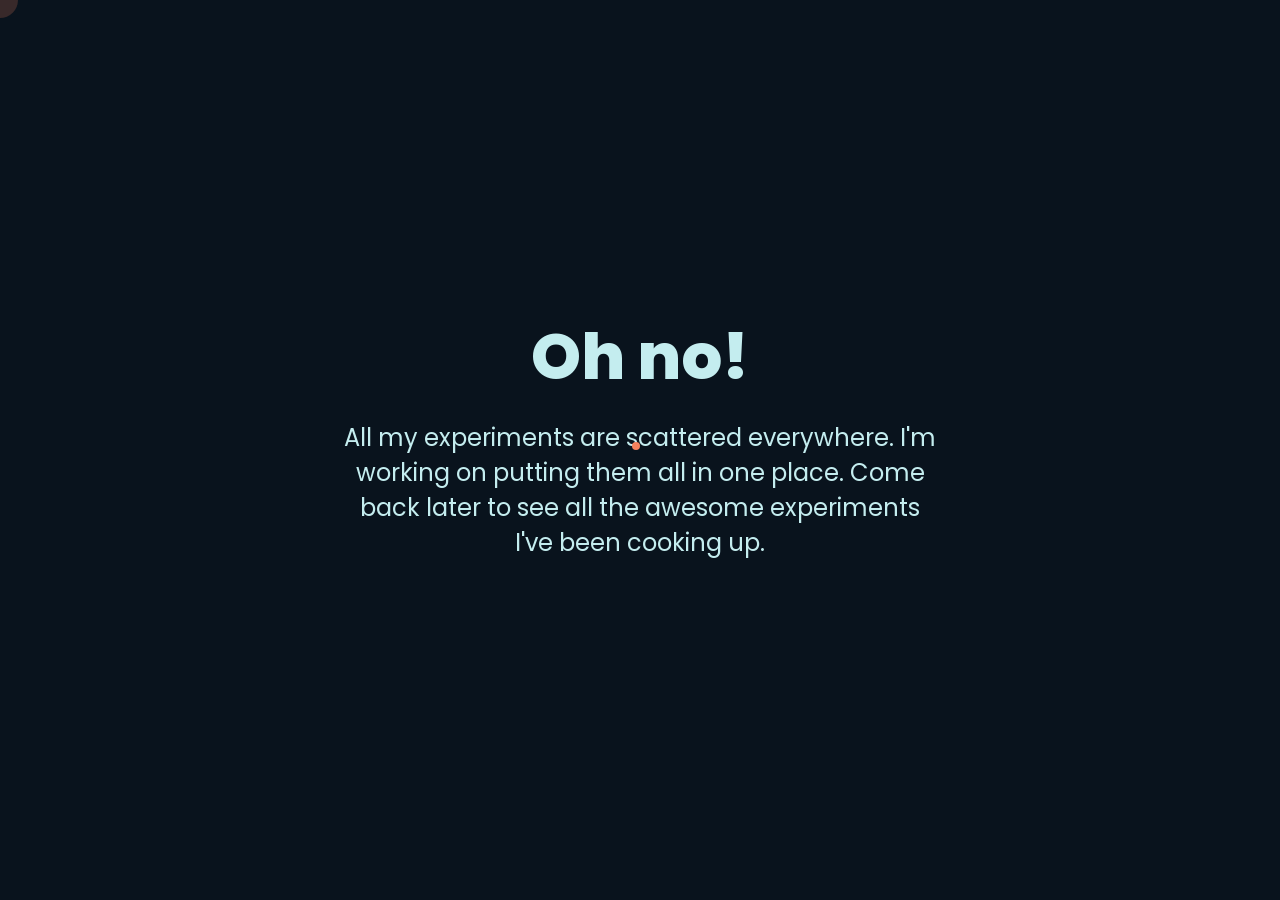
==== experiments/index.html @ f8ed4df9 "added missing files" ====
<!DOCTYPE html>
<html lang="en">
  <head>
    <meta charset="UTF-8" />
    <meta name="viewport" content="width=device-width, initial-scale=1.0" />
    <title>Coming Soon - David Dodda</title>
    <link rel="preconnect" href="https://fonts.googleapis.com" />
    <link rel="preconnect" href="https://fonts.gstatic.com" crossorigin />
    <link
      href="https://fonts.googleapis.com/css2?family=Poppins:ital,wght@0,200;0,400;0,500;0,700;0,800;0,900;1,700&display=swap"
      rel="stylesheet"
    />
    <style>
      :root {
        --primary-color: #09131d;
        --secondary-color: #c4edef;
        --accent-color: #f4815e;
      }
      * {
        margin: 0;
        padding: 0;
        box-sizing: border-box;
        font-family: "Poppins", sans-serif;
      }

      body {
        background-color: var(--primary-color);
        color: var(--secondary-color);
        display: flex;
        justify-content: center;
        align-items: center;
        height: 100vh;
        text-align: center;
      }

      .container {
        max-width: 600px;
        width: 90%;
      }

      .heading {
        font-size: 4rem;
        margin-bottom: 1rem;
        font-weight: 800;
      }

      .subheading {
        font-size: 1.5rem;
        margin-bottom: 2rem;
      }

      .notify {
        font-size: 1rem;
        margin-bottom: 1rem;
      }

      .email-input {
        width: 100%;
        padding: 0.5rem;
        margin-bottom: 1rem;
        border: 2px solid var(--secondary-color);
        border-radius: 5px;
        font-size: 1rem;
      }

      .notify-button {
        padding: 0.5rem 1rem;
        font-size: 1rem;
        border: 2px solid var(--secondary-color);
        background-color: var(--accent-color);
        color: var(--primary-color);
        border-radius: 5px;
        cursor: pointer;
        transition: all 0.3s ease-in-out;
      }

      .notify-button:hover {
        background-color: var(--secondary-color);
        color: var(--primary-color);
      }

      .cursor,
      .cursor-follower {
        border-radius: 50%;
        position: fixed;
        transform: translate(-50%, -50%);
        pointer-events: none;
      }
      .default-cursor {
        width: 8px;
        height: 8px;
        background-color: var(--accent-color);
        z-index: 9999;
      }
      .default-cursor-follower {
        width: 36px;
        height: 36px;
        background-color: var(--accent-color);
        opacity: 0.2;
        z-index: 999;
      }
    </style>
  </head>
  <body>
    <div class="container">
      <div class="heading">Oh no!</div>
      <div class="subheading">
        All my experiments are scattered everywhere. I'm working on putting them
        all in one place. Come back later to see all the awesome experiments
        I've been cooking up.
      </div>
    </div>
    <div class="cursor default-cursor" id="cursor"></div>
    <div
      class="cursor-follower default-cursor-follower"
      id="cursor-follower"
    ></div>

    <script>
      let cursorFollower = document.getElementById("cursor-follower");
      let cursor = { x: 0, y: 0 };
      let follower = { x: 0, y: 0, vx: 0, vy: 0 };

      const stiffness = 0.07; // Spring stiffness
      const damping = 0.1; // Damping coefficient

      function animate() {
        // Calculate spring force
        let dx = cursor.x - follower.x;
        let dy = cursor.y - follower.y;
        let springForceX = dx * stiffness;
        let springForceY = dy * stiffness;

        // Damping
        follower.vx *= damping;
        follower.vy *= damping;

        // Apply forces to velocity
        follower.vx += springForceX;
        follower.vy += springForceY;

        // Update position
        follower.x += follower.vx;
        follower.y += follower.vy;

        // Apply position to the DOM element
        cursorFollower.style.left = follower.x + "px";
        cursorFollower.style.top = follower.y + "px";

        requestAnimationFrame(animate);
      }

      document.addEventListener("mousemove", function (e) {
        cursor.x = e.clientX;
        cursor.y = e.clientY;

        var cursor_el = document.getElementById("cursor");
        cursor_el.style.left = e.clientX + "px";
        cursor_el.style.top = e.clientY + "px";
      });
      animate();
    </script>
  </body>
</html>
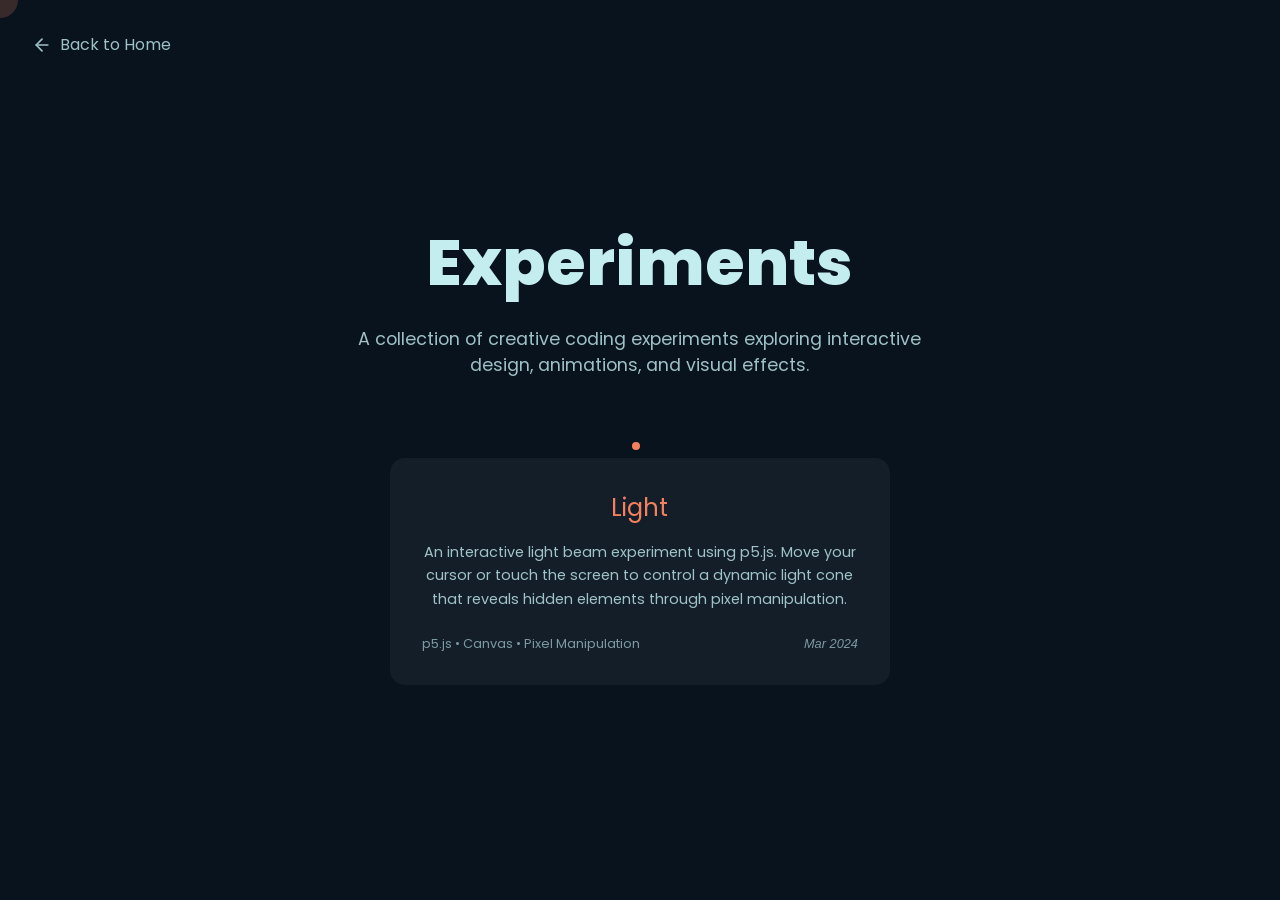
==== commit 491f7fec: "added one experiment" ====
--- a/experiments/index.html
+++ b/experiments/index.html
@@ -3,7 +3,7 @@
   <head>
     <meta charset="UTF-8" />
     <meta name="viewport" content="width=device-width, initial-scale=1.0" />
-    <title>Coming Soon - David Dodda</title>
+    <title>Experiments - David Dodda</title>
     <link rel="preconnect" href="https://fonts.googleapis.com" />
     <link rel="preconnect" href="https://fonts.gstatic.com" crossorigin />
     <link
@@ -29,13 +29,50 @@
         display: flex;
         justify-content: center;
         align-items: center;
-        height: 100vh;
+        min-height: 100vh;
         text-align: center;
+        padding: 2rem;
       }
 
       .container {
-        max-width: 600px;
+        max-width: 1200px;
         width: 90%;
+        opacity: 0;
+        transform: translateY(20px);
+        animation: fadeIn 0.8s ease forwards;
+        display: flex;
+        flex-direction: column;
+        align-items: center;
+      }
+
+      @keyframes fadeIn {
+        to {
+          opacity: 1;
+          transform: translateY(0);
+        }
+      }
+
+      .nav-back {
+        position: fixed;
+        top: 2rem;
+        left: 2rem;
+        text-decoration: none;
+        color: var(--secondary-color);
+        display: flex;
+        align-items: center;
+        gap: 0.5rem;
+        opacity: 0.8;
+        transition: all 0.3s ease;
+      }
+
+      .nav-back:hover {
+        opacity: 1;
+        transform: translateX(-5px);
+      }
+
+      .nav-back svg {
+        width: 20px;
+        height: 20px;
       }
 
       .heading {
@@ -45,38 +82,83 @@
       }
 
       .subheading {
+        font-size: 1.1rem;
+        opacity: 0.8;
+        margin-bottom: 3rem;
+        max-width: 600px;
+        margin-left: auto;
+        margin-right: auto;
+      }
+
+      .experiments-grid {
+        display: flex;
+        justify-content: center;
+        width: 100%;
+        margin-top: 2rem;
+      }
+
+      .experiment-card {
+        background: rgba(196, 237, 239, 0.05);
+        padding: 2rem;
+        border-radius: 15px;
+        transition: all 0.3s ease;
+        text-decoration: none;
+        color: var(--secondary-color);
+        position: relative;
+        overflow: hidden;
+        width: 100%;
+        max-width: 500px;
+      }
+
+      .experiment-card::before {
+        content: '';
+        position: absolute;
+        top: 0;
+        left: 0;
+        width: 100%;
+        height: 100%;
+        background: linear-gradient(45deg, transparent, rgba(196, 237, 239, 0.05));
+        opacity: 0;
+        transition: opacity 0.3s ease;
+      }
+
+      .experiment-card:hover {
+        transform: translateY(-5px);
+      }
+
+      .experiment-card:hover::before {
+        opacity: 1;
+      }
+
+      .experiment-title {
         font-size: 1.5rem;
-        margin-bottom: 2rem;
-      }
-
-      .notify {
-        font-size: 1rem;
         margin-bottom: 1rem;
-      }
-
-      .email-input {
-        width: 100%;
-        padding: 0.5rem;
-        margin-bottom: 1rem;
-        border: 2px solid var(--secondary-color);
-        border-radius: 5px;
-        font-size: 1rem;
-      }
-
-      .notify-button {
-        padding: 0.5rem 1rem;
-        font-size: 1rem;
-        border: 2px solid var(--secondary-color);
-        background-color: var(--accent-color);
-        color: var(--primary-color);
-        border-radius: 5px;
-        cursor: pointer;
-        transition: all 0.3s ease-in-out;
-      }
-
-      .notify-button:hover {
-        background-color: var(--secondary-color);
-        color: var(--primary-color);
+        color: var(--accent-color);
+      }
+
+      .experiment-description {
+        font-size: 0.9rem;
+        opacity: 0.8;
+        margin-bottom: 1.5rem;
+        line-height: 1.6;
+      }
+
+      .experiment-meta {
+        font-size: 0.8rem;
+        opacity: 0.6;
+        display: flex;
+        justify-content: space-between;
+        align-items: center;
+        margin-top: auto;
+      }
+
+      .experiment-tech {
+        display: flex;
+        gap: 0.5rem;
+      }
+
+      .experiment-date {
+        font-style: italic;
       }
 
       .cursor,
@@ -85,13 +167,16 @@
         position: fixed;
         transform: translate(-50%, -50%);
         pointer-events: none;
-      }
+        transition: width 0.3s, height 0.3s, background-color 0.3s;
+      }
+
       .default-cursor {
         width: 8px;
         height: 8px;
         background-color: var(--accent-color);
         z-index: 9999;
       }
+
       .default-cursor-follower {
         width: 36px;
         height: 36px;
@@ -99,51 +184,76 @@
         opacity: 0.2;
         z-index: 999;
       }
+
+      /* Cursor states for interactive elements */
+      .link-hover .default-cursor {
+        width: 12px;
+        height: 12px;
+        background-color: var(--secondary-color);
+      }
+
+      .link-hover .default-cursor-follower {
+        width: 48px;
+        height: 48px;
+        background-color: var(--secondary-color);
+      }
     </style>
   </head>
   <body>
+    <a href="../index.html" class="nav-back">
+      <svg xmlns="http://www.w3.org/2000/svg" viewBox="0 0 24 24" fill="none" stroke="currentColor" stroke-width="2" stroke-linecap="round" stroke-linejoin="round">
+        <line x1="19" y1="12" x2="5" y2="12"></line>
+        <polyline points="12 19 5 12 12 5"></polyline>
+      </svg>
+      Back to Home
+    </a>
     <div class="container">
-      <div class="heading">Oh no!</div>
+      <div class="heading">Experiments</div>
       <div class="subheading">
-        All my experiments are scattered everywhere. I'm working on putting them
-        all in one place. Come back later to see all the awesome experiments
-        I've been cooking up.
+        A collection of creative coding experiments exploring interactive design,
+        animations, and visual effects.
+      </div>
+      <div class="experiments-grid">
+        <a href="light.html" class="experiment-card">
+          <div class="experiment-title">Light</div>
+          <div class="experiment-description">
+            An interactive light beam experiment using p5.js. Move your cursor or touch
+            the screen to control a dynamic light cone that reveals hidden elements
+            through pixel manipulation.
+          </div>
+          <div class="experiment-meta">
+            <div class="experiment-tech">p5.js • Canvas • Pixel Manipulation</div>
+            <div class="experiment-date">Mar 2024</div>
+          </div>
+        </a>
       </div>
     </div>
     <div class="cursor default-cursor" id="cursor"></div>
-    <div
-      class="cursor-follower default-cursor-follower"
-      id="cursor-follower"
-    ></div>
+    <div class="cursor-follower default-cursor-follower" id="cursor-follower"></div>
 
     <script>
       let cursorFollower = document.getElementById("cursor-follower");
       let cursor = { x: 0, y: 0 };
       let follower = { x: 0, y: 0, vx: 0, vy: 0 };
 
-      const stiffness = 0.07; // Spring stiffness
-      const damping = 0.1; // Damping coefficient
+      const stiffness = 0.07;
+      const damping = 0.1;
 
       function animate() {
-        // Calculate spring force
         let dx = cursor.x - follower.x;
         let dy = cursor.y - follower.y;
         let springForceX = dx * stiffness;
         let springForceY = dy * stiffness;
 
-        // Damping
         follower.vx *= damping;
         follower.vy *= damping;
 
-        // Apply forces to velocity
         follower.vx += springForceX;
         follower.vy += springForceY;
 
-        // Update position
         follower.x += follower.vx;
         follower.y += follower.vy;
 
-        // Apply position to the DOM element
         cursorFollower.style.left = follower.x + "px";
         cursorFollower.style.top = follower.y + "px";
 
@@ -158,6 +268,18 @@
         cursor_el.style.left = e.clientX + "px";
         cursor_el.style.top = e.clientY + "px";
       });
+
+      // Enhanced cursor interactions
+      const links = document.querySelectorAll('a');
+      links.forEach(link => {
+        link.addEventListener('mouseenter', () => {
+          document.body.classList.add('link-hover');
+        });
+        link.addEventListener('mouseleave', () => {
+          document.body.classList.remove('link-hover');
+        });
+      });
+
       animate();
     </script>
   </body>
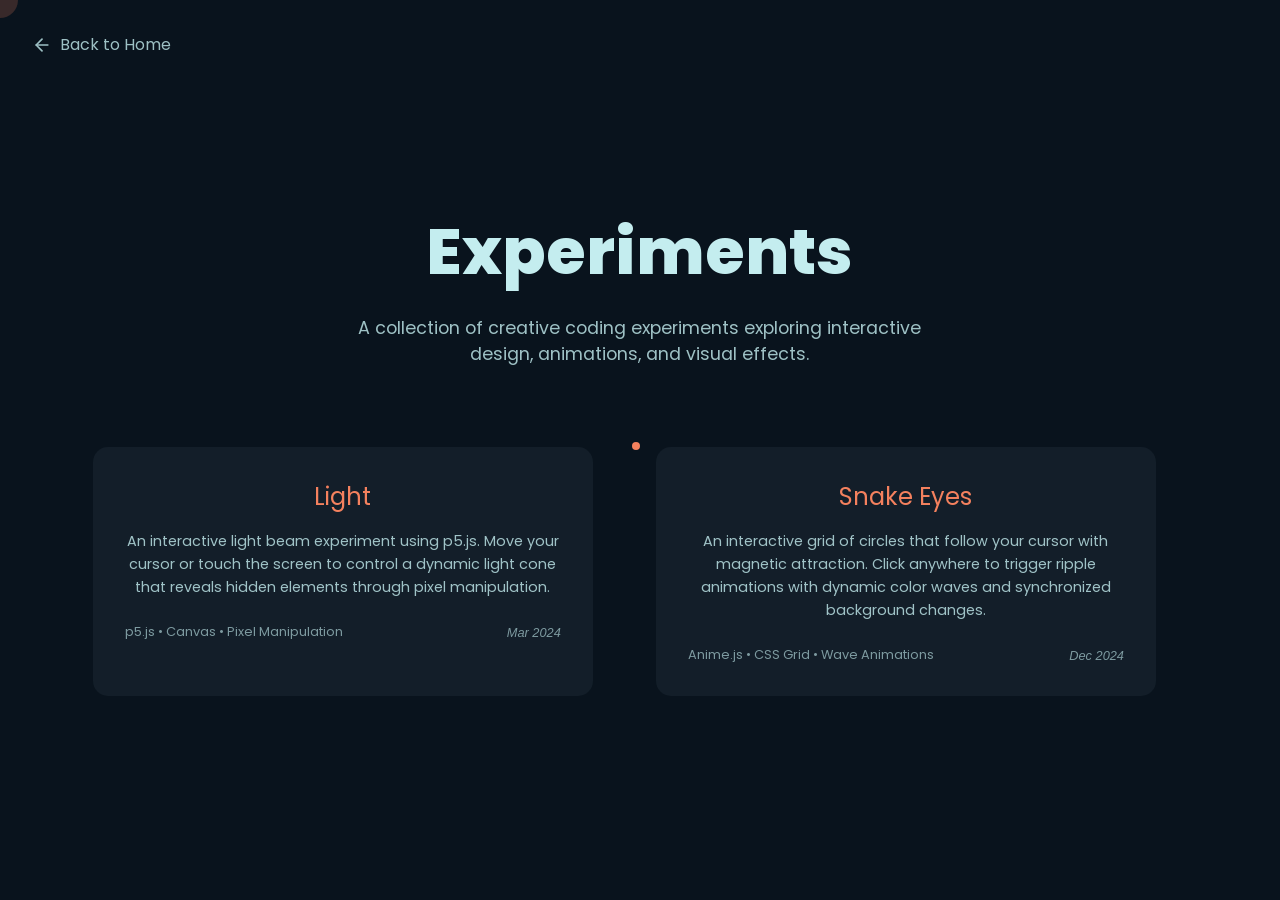
==== commit db9440af: "new experiment" ====
--- a/experiments/index.html
+++ b/experiments/index.html
@@ -91,8 +91,9 @@
       }
 
       .experiments-grid {
-        display: flex;
-        justify-content: center;
+        display: grid;
+        grid-template-columns: repeat(auto-fit, minmax(400px, 1fr));
+        gap: 2rem;
         width: 100%;
         margin-top: 2rem;
       }
@@ -111,13 +112,17 @@
       }
 
       .experiment-card::before {
-        content: '';
+        content: "";
         position: absolute;
         top: 0;
         left: 0;
         width: 100%;
         height: 100%;
-        background: linear-gradient(45deg, transparent, rgba(196, 237, 239, 0.05));
+        background: linear-gradient(
+          45deg,
+          transparent,
+          rgba(196, 237, 239, 0.05)
+        );
         opacity: 0;
         transition: opacity 0.3s ease;
       }
@@ -201,7 +206,15 @@
   </head>
   <body>
     <a href="../index.html" class="nav-back">
-      <svg xmlns="http://www.w3.org/2000/svg" viewBox="0 0 24 24" fill="none" stroke="currentColor" stroke-width="2" stroke-linecap="round" stroke-linejoin="round">
+      <svg
+        xmlns="http://www.w3.org/2000/svg"
+        viewBox="0 0 24 24"
+        fill="none"
+        stroke="currentColor"
+        stroke-width="2"
+        stroke-linecap="round"
+        stroke-linejoin="round"
+      >
         <line x1="19" y1="12" x2="5" y2="12"></line>
         <polyline points="12 19 5 12 12 5"></polyline>
       </svg>
@@ -210,26 +223,45 @@
     <div class="container">
       <div class="heading">Experiments</div>
       <div class="subheading">
-        A collection of creative coding experiments exploring interactive design,
-        animations, and visual effects.
+        A collection of creative coding experiments exploring interactive
+        design, animations, and visual effects.
       </div>
       <div class="experiments-grid">
         <a href="light.html" class="experiment-card">
           <div class="experiment-title">Light</div>
           <div class="experiment-description">
-            An interactive light beam experiment using p5.js. Move your cursor or touch
-            the screen to control a dynamic light cone that reveals hidden elements
-            through pixel manipulation.
+            An interactive light beam experiment using p5.js. Move your cursor
+            or touch the screen to control a dynamic light cone that reveals
+            hidden elements through pixel manipulation.
           </div>
           <div class="experiment-meta">
-            <div class="experiment-tech">p5.js • Canvas • Pixel Manipulation</div>
+            <div class="experiment-tech">
+              p5.js • Canvas • Pixel Manipulation
+            </div>
             <div class="experiment-date">Mar 2024</div>
+          </div>
+        </a>
+        <a href="snake-eyes.html" class="experiment-card">
+          <div class="experiment-title">Snake Eyes</div>
+          <div class="experiment-description">
+            An interactive grid of circles that follow your cursor with magnetic
+            attraction. Click anywhere to trigger ripple animations with dynamic
+            color waves and synchronized background changes.
+          </div>
+          <div class="experiment-meta">
+            <div class="experiment-tech">
+              Anime.js • CSS Grid • Wave Animations
+            </div>
+            <div class="experiment-date">Dec 2024</div>
           </div>
         </a>
       </div>
     </div>
     <div class="cursor default-cursor" id="cursor"></div>
-    <div class="cursor-follower default-cursor-follower" id="cursor-follower"></div>
+    <div
+      class="cursor-follower default-cursor-follower"
+      id="cursor-follower"
+    ></div>
 
     <script>
       let cursorFollower = document.getElementById("cursor-follower");
@@ -270,13 +302,13 @@
       });
 
       // Enhanced cursor interactions
-      const links = document.querySelectorAll('a');
-      links.forEach(link => {
-        link.addEventListener('mouseenter', () => {
-          document.body.classList.add('link-hover');
+      const links = document.querySelectorAll("a");
+      links.forEach((link) => {
+        link.addEventListener("mouseenter", () => {
+          document.body.classList.add("link-hover");
         });
-        link.addEventListener('mouseleave', () => {
-          document.body.classList.remove('link-hover');
+        link.addEventListener("mouseleave", () => {
+          document.body.classList.remove("link-hover");
         });
       });
 
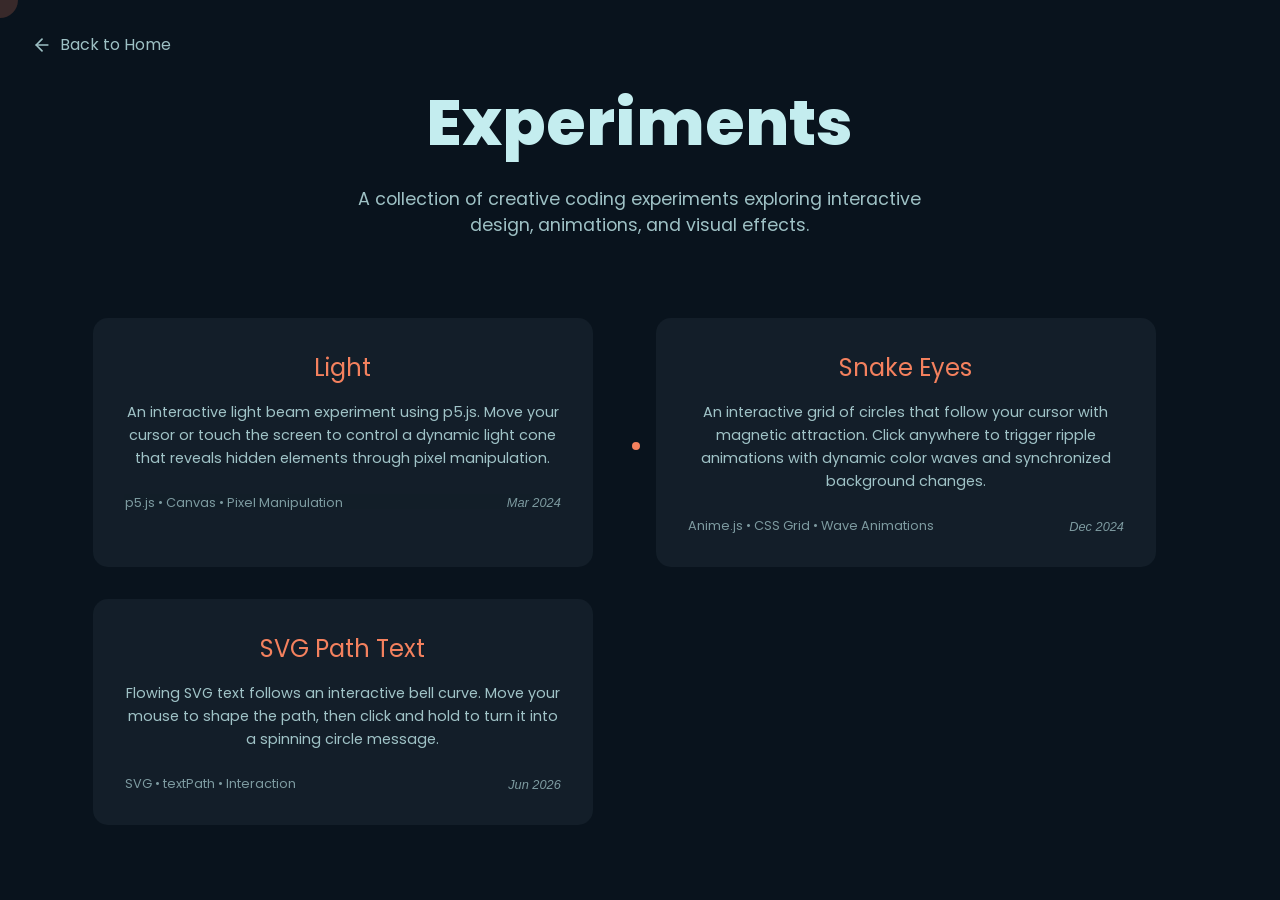
==== commit 361470ed: "svg path experiment" ====
--- a/experiments/index.html
+++ b/experiments/index.html
@@ -255,6 +255,18 @@
             <div class="experiment-date">Dec 2024</div>
           </div>
         </a>
+        <a href="svg-path-text.html" class="experiment-card">
+          <div class="experiment-title">SVG Path Text</div>
+          <div class="experiment-description">
+            Flowing SVG text follows an interactive bell curve. Move your mouse
+            to shape the path, then click and hold to turn it into a spinning
+            circle message.
+          </div>
+          <div class="experiment-meta">
+            <div class="experiment-tech">SVG • textPath • Interaction</div>
+            <div class="experiment-date">Jun 2026</div>
+          </div>
+        </a>
       </div>
     </div>
     <div class="cursor default-cursor" id="cursor"></div>
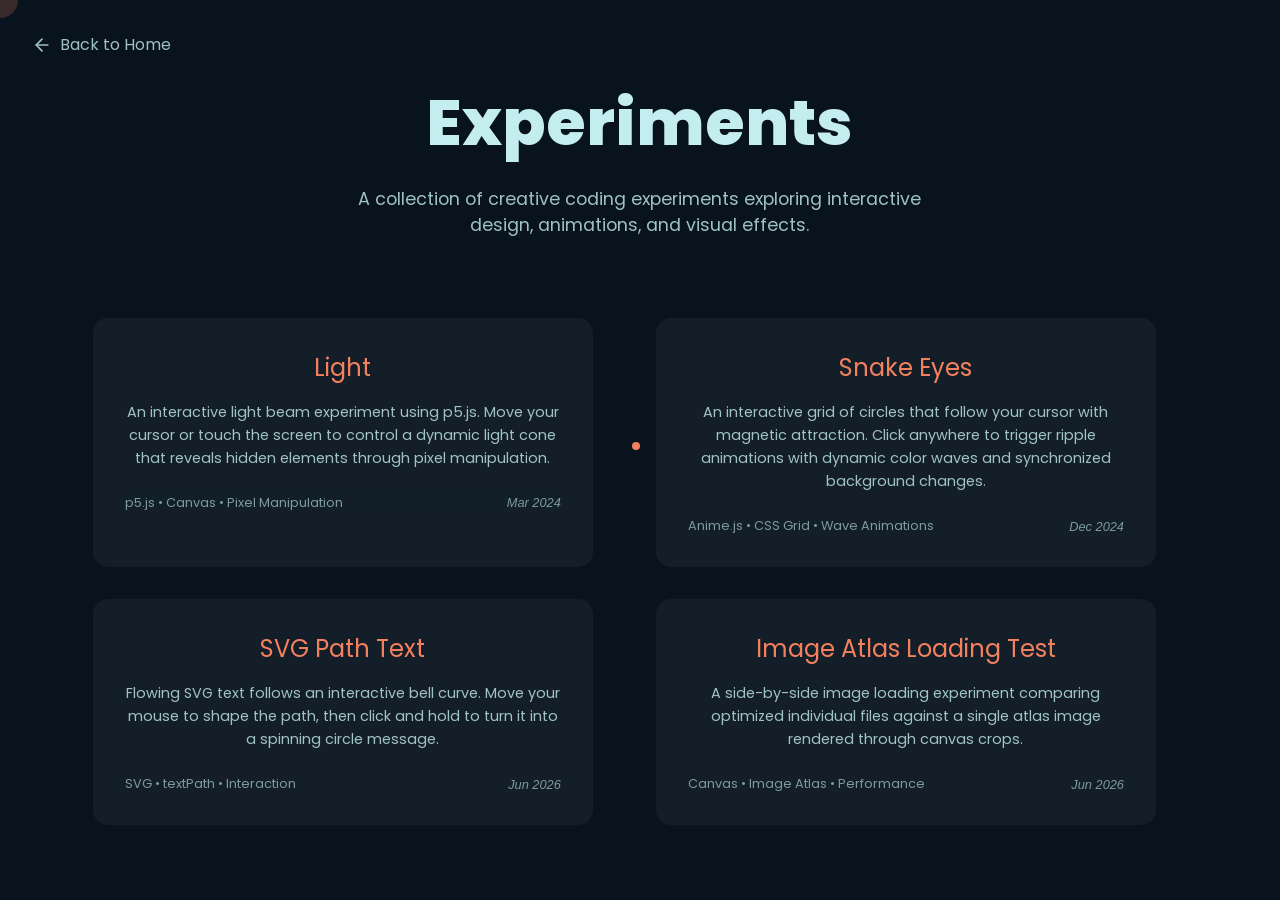
==== commit 67b5cddb: "img exp" ====
--- a/experiments/index.html
+++ b/experiments/index.html
@@ -267,6 +267,18 @@
             <div class="experiment-date">Jun 2026</div>
           </div>
         </a>
+        <a href="img-atlas/" class="experiment-card">
+          <div class="experiment-title">Image Atlas Loading Test</div>
+          <div class="experiment-description">
+            A side-by-side image loading experiment comparing optimized
+            individual files against a single atlas image rendered through
+            canvas crops.
+          </div>
+          <div class="experiment-meta">
+            <div class="experiment-tech">Canvas • Image Atlas • Performance</div>
+            <div class="experiment-date">Jun 2026</div>
+          </div>
+        </a>
       </div>
     </div>
     <div class="cursor default-cursor" id="cursor"></div>
